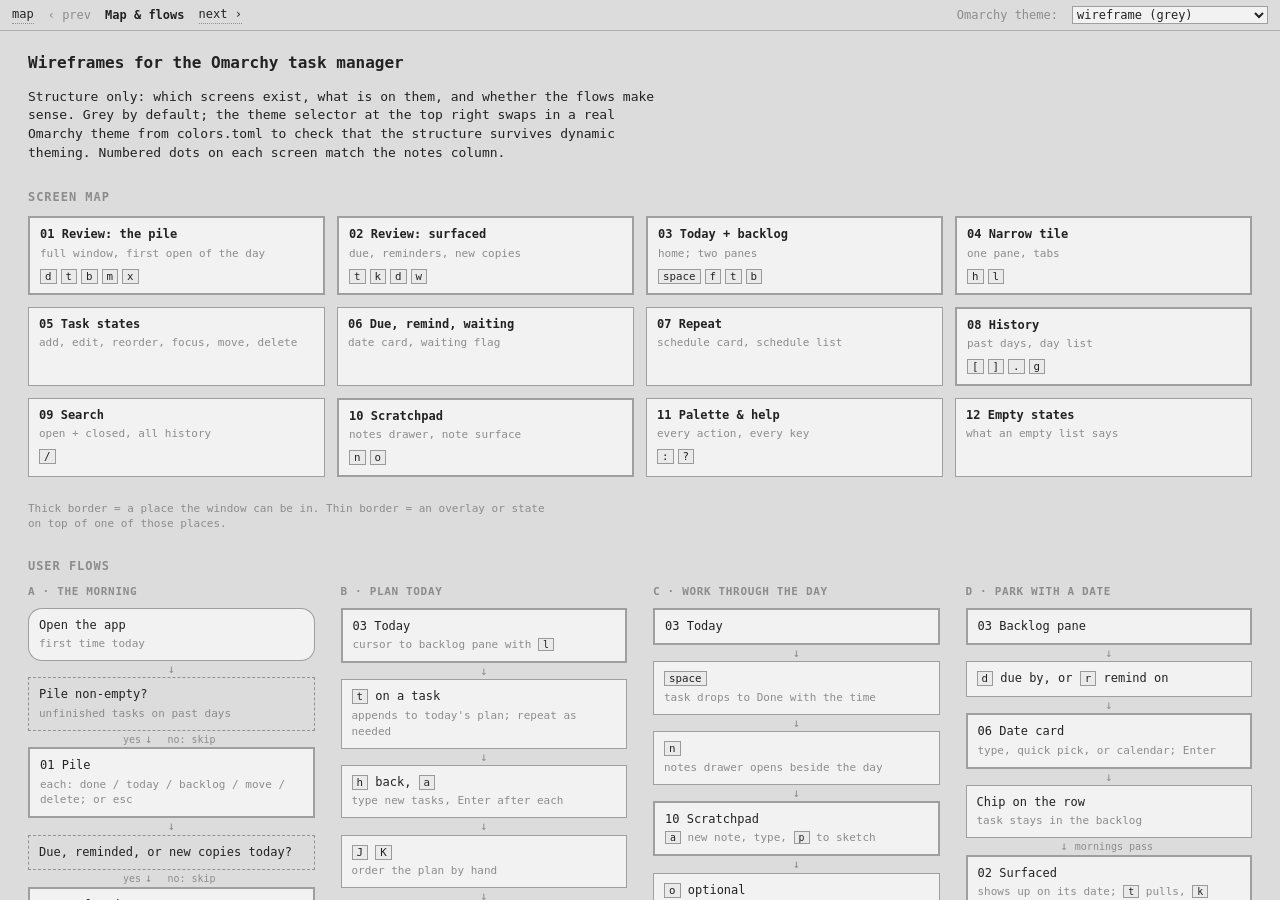
==== wireframes/index.html @ 9b802c95 "Add DESIGN.md and structural wireframes Design principles for the Omarchy task manager and grey wire" ====
<!doctype html>
<html><head><meta charset="utf-8"><title>Wireframes: map & flows</title>
<link rel="stylesheet" href="wf.css"><script src="themes.js"></script><script src="wf.js" defer></script></head>
<body>
<div class="stage">
<div class="desktop" style="overflow:auto">
<div class="doc" style="max-width:none">
  <h1>Wireframes for the Omarchy task manager</h1>
  <p>Structure only: which screens exist, what is on them, and whether the flows make sense. Grey by default; the theme selector at the top right swaps in a real Omarchy theme from <code>colors.toml</code> to check that the structure survives dynamic theming. Numbered dots on each screen match the notes column.</p>

  <h2>Screen map</h2>
  <div class="map">
    <div class="step screen"><a href="01-review.html"><b>01 Review: the pile</b><small>full window, first open of the day</small><div class="keys"><kbd>d</kbd><kbd>t</kbd><kbd>b</kbd><kbd>m</kbd><kbd>x</kbd></div></a></div>
    <div class="step screen"><a href="02-surfaced.html"><b>02 Review: surfaced</b><small>due, reminders, new copies</small><div class="keys"><kbd>t</kbd><kbd>k</kbd><kbd>d</kbd><kbd>w</kbd></div></a></div>
    <div class="step screen"><a href="03-today.html"><b>03 Today + backlog</b><small>home; two panes</small><div class="keys"><kbd>space</kbd><kbd>f</kbd><kbd>t</kbd><kbd>b</kbd></div></a></div>
    <div class="step screen"><a href="04-narrow.html"><b>04 Narrow tile</b><small>one pane, tabs</small><div class="keys"><kbd>h</kbd><kbd>l</kbd></div></a></div>
    <div class="step"><a href="05-task-states.html"><b>05 Task states</b><small>add, edit, reorder, focus, move, delete</small></a></div>
    <div class="step"><a href="06-dates.html"><b>06 Due, remind, waiting</b><small>date card, waiting flag</small></a></div>
    <div class="step"><a href="07-repeat.html"><b>07 Repeat</b><small>schedule card, schedule list</small></a></div>
    <div class="step screen"><a href="08-history.html"><b>08 History</b><small>past days, day list</small><div class="keys"><kbd>[</kbd><kbd>]</kbd><kbd>.</kbd><kbd>g</kbd></div></a></div>
    <div class="step"><a href="09-search.html"><b>09 Search</b><small>open + closed, all history</small><div class="keys"><kbd>/</kbd></div></a></div>
    <div class="step screen"><a href="10-scratchpad.html"><b>10 Scratchpad</b><small>notes drawer, note surface</small><div class="keys"><kbd>n</kbd><kbd>o</kbd></div></a></div>
    <div class="step"><a href="11-palette-help.html"><b>11 Palette &amp; help</b><small>every action, every key</small><div class="keys"><kbd>:</kbd><kbd>?</kbd></div></a></div>
    <div class="step"><a href="12-empty.html"><b>12 Empty states</b><small>what an empty list says</small></a></div>
  </div>
  <p style="font-size:11px;color:var(--muted)">Thick border = a place the window can be in. Thin border = an overlay or state on top of one of those places.</p>

  <h2>User flows</h2>
  <div class="flows">
    <div class="flow-col"><h3>A · The morning</h3>
      <div class="step end">Open the app<small>first time today</small></div>
      <div class="arrow">↓</div>
      <div class="step decision">Pile non-empty?<small>unfinished tasks on past days</small></div>
      <div class="arrow"><small>yes</small>↓ <small style="margin-left:8px">no: skip</small></div>
      <div class="step screen">01 Pile<small>each: done / today / backlog / move / delete; or esc</small></div>
      <div class="arrow">↓</div>
      <div class="step decision">Due, reminded, or new copies today?</div>
      <div class="arrow"><small>yes</small>↓ <small style="margin-left:8px">no: skip</small></div>
      <div class="step screen">02 Surfaced<small>pull to today, keep, re-date, waiting</small></div>
      <div class="arrow">↓</div>
      <div class="step screen">03 Today<small>plan the day</small></div>
      <div class="note">Both "no": straight to 03. Escape from 01 or 02 lands on 03 with the pile intact and the alert count showing.</div>
    </div>
    <div class="flow-col"><h3>B · Plan today</h3>
      <div class="step screen">03 Today<small>cursor to backlog pane with <kbd>l</kbd></small></div>
      <div class="arrow">↓</div>
      <div class="step"><kbd>t</kbd> on a task<small>appends to today's plan; repeat as needed</small></div>
      <div class="arrow">↓</div>
      <div class="step"><kbd>h</kbd> back, <kbd>a</kbd><small>type new tasks, Enter after each</small></div>
      <div class="arrow">↓</div>
      <div class="step"><kbd>J</kbd> <kbd>K</kbd><small>order the plan by hand</small></div>
      <div class="arrow">↓</div>
      <div class="step"><kbd>f</kbd> on one to three<small>they move up to Focus</small></div>
      <div class="arrow">↓</div>
      <div class="step end">Day is planned</div>
    </div>
    <div class="flow-col"><h3>C · Work through the day</h3>
      <div class="step screen">03 Today</div>
      <div class="arrow">↓</div>
      <div class="step"><kbd>space</kbd><small>task drops to Done with the time</small></div>
      <div class="arrow">↓</div>
      <div class="step"><kbd>n</kbd><small>notes drawer opens beside the day</small></div>
      <div class="arrow">↓</div>
      <div class="step screen">10 Scratchpad<small><kbd>a</kbd> new note, type, <kbd>p</kbd> to sketch</small></div>
      <div class="arrow">↓</div>
      <div class="step"><kbd>o</kbd> optional<small>note floats over other windows</small></div>
      <div class="arrow">↓</div>
      <div class="step"><kbd>x</kbd> when used up<small>undo toast, no confirm</small></div>
    </div>
    <div class="flow-col"><h3>D · Park with a date</h3>
      <div class="step screen">03 Backlog pane</div>
      <div class="arrow">↓</div>
      <div class="step"><kbd>d</kbd> due by, or <kbd>r</kbd> remind on</div>
      <div class="arrow">↓</div>
      <div class="step screen">06 Date card<small>type, quick pick, or calendar; Enter</small></div>
      <div class="arrow">↓</div>
      <div class="step">Chip on the row<small>task stays in the backlog</small></div>
      <div class="arrow">↓ <small>mornings pass</small></div>
      <div class="step screen">02 Surfaced<small>shows up on its date; <kbd>t</kbd> pulls, <kbd>k</kbd> keeps</small></div>
    </div>
    <div class="flow-col"><h3>D2 · Wait on someone</h3>
      <div class="step screen">03 Backlog pane</div>
      <div class="arrow">↓</div>
      <div class="step"><kbd>w</kbd><small>row moves under Waiting</small></div>
      <div class="arrow">↓</div>
      <div class="step">Not nagged<small>never in the due group; a reminder still shows, dimmed</small></div>
      <div class="arrow">↓</div>
      <div class="step"><kbd>w</kbd> again<small>back to the ordinary backlog</small></div>
    </div>
    <div class="flow-col"><h3>E · Recurring task</h3>
      <div class="step">Any task, <kbd>R</kbd></div>
      <div class="arrow">↓</div>
      <div class="step screen">07 Repeat card<small>pick a rule, preview next dates, Enter</small></div>
      <div class="arrow">↓</div>
      <div class="step">Each scheduled morning<small>fresh copy at the end of that day's plan</small></div>
      <div class="arrow">↓</div>
      <div class="step">Copy is ordinary<small>close, move, focus; <kbd>e</kbd> asks "this copy / future copies"</small></div>
      <div class="arrow">↓</div>
      <div class="step decision">Not closed that day?</div>
      <div class="arrow"><small>yes</small>↓</div>
      <div class="step screen">01 Pile<small>handled like any task</small></div>
      <div class="note">Rule or title edits: future copies only. Stopping the rule: existing copies stay. All rules are listed at the bottom of the backlog pane.</div>
    </div>
    <div class="flow-col"><h3>F · Look back</h3>
      <div class="step screen">03 Today</div>
      <div class="arrow">↓</div>
      <div class="step"><kbd>[</kbd> repeatedly, or <kbd>g</kbd><small>day pane steps back; backlog pane becomes a day list</small></div>
      <div class="arrow">↓</div>
      <div class="step screen">08 Past day<small>planned, closed with times, open ones marked "on the pile"</small></div>
      <div class="arrow">↓</div>
      <div class="step"><kbd>.</kbd><small>back to today</small></div>
    </div>
    <div class="flow-col"><h3>F2 · Find something closed</h3>
      <div class="step">Anywhere, <kbd>/</kbd></div>
      <div class="arrow">↓</div>
      <div class="step screen">09 Search<small>type; open tasks first, then closed with their day</small></div>
      <div class="arrow">↓</div>
      <div class="step"><kbd>⏎</kbd> jump to that day (08)<small>or <kbd>t</kbd> re-add as a new task on today</small></div>
    </div>
    <div class="flow-col"><h3>G · Half-width tile</h3>
      <div class="step">Window narrower than threshold</div>
      <div class="arrow">↓</div>
      <div class="step screen">04 Tabs<small>Today · Backlog · Notes</small></div>
      <div class="arrow">↓</div>
      <div class="step">Same keys<small><kbd>h</kbd>/<kbd>l</kbd> switch tabs instead of panes; <kbd>t</kbd> still pulls</small></div>
      <div class="arrow">↓</div>
      <div class="step">Widen the tile<small>panes come back, nothing else changes</small></div>
    </div>
  </div>

  <h2>Legend</h2>
  <table>
    <tr><th>Mark</th><th>Meaning</th></tr>
    <tr><td>☐ / ✓</td><td>open / closed task. Focus items have a heavier box and bold title.</td></tr>
    <tr><td>▌ left bar + accent title</td><td>cursor row (keyboard). Only one in the window.</td></tr>
    <tr><td>chip "due 12 Sep" / "due 3 Sep · 2 days over"</td><td>due by; overdue uses the theme's red</td></tr>
    <tr><td>chip "◷ 1 Oct"</td><td>remind on; theme blue</td></tr>
    <tr><td>chip "waiting"</td><td>waiting flag; theme magenta, row dimmed, dashed box</td></tr>
    <tr><td>chip "↻ every Fri"</td><td>copy of a recurring task</td></tr>
    <tr><td>hatched box</td><td>freehand ink (scratchpad), image placeholder</td></tr>
    <tr><td>bottom bar</td><td>hint bar for the focused pane, always visible</td></tr>
  </table>
</div>
</div>
</div>
</body></html>
---- wireframes/wf.css ----
/* Wireframe stylesheet. Structural only: grey boxes by default.
   Tokens are named after Omarchy's colors.toml keys so wf.js can swap a real
   theme in with ?theme=<name>. Nothing below hardcodes a colour outside :root. */

:root {
  /* Omarchy tokens, wireframe greys. All semantic colours collapse to the
     foreground so hierarchy must come from glyphs, weight and placement. */
  --background: #e8e8e8;
  --lighter_background: #f2f2f2;
  --dark_background: #dcdcdc;
  --foreground: #222;
  --bright_foreground: #000;
  --muted: #8c8c8c;
  --accent: #222;
  --selection: #cfcfcf;
  --red: #222; --yellow: #222; --green: #222; --blue: #222; --cyan: #222; --magenta: #222; --orange: #222;

  /* Derived (Omarchy shell.toml conventions: fills as fg alpha) */
  --fill-04: color-mix(in srgb, var(--foreground) 4%, transparent);
  --fill-08: color-mix(in srgb, var(--foreground) 8%, transparent);
  --fill-18: color-mix(in srgb, var(--foreground) 18%, transparent);
  --line-25: color-mix(in srgb, var(--foreground) 25%, transparent);
  --line-40: color-mix(in srgb, var(--foreground) 40%, transparent);
  --scrim: color-mix(in srgb, var(--background) 60%, transparent);

  --font: "JetBrainsMono Nerd Font", "CaskaydiaMono Nerd Font", "JetBrains Mono", ui-monospace, monospace;
  --base: 13px;
  --row: 26px;
  --gap-in: 5px;   /* hyprland gaps_in */
  --gap-out: 10px; /* hyprland gaps_out */
  --border: 2px;   /* hyprland border_size, active = accent */
}

* { box-sizing: border-box; }
html, body { margin: 0; height: 100%; }
body {
  font: var(--base)/1.45 var(--font);
  color: var(--foreground);
  background: var(--dark_background);
  display: flex; flex-direction: column; min-height: 100vh;
}
kbd {
  font: inherit; font-size: 0.9em; padding: 0 4px; border: 1px solid var(--line-40);
  color: var(--foreground); background: var(--fill-04); line-height: 1.3; white-space: nowrap;
}
b { font-weight: 700; }

/* ---------- Wireframe chrome (not part of the product) ---------- */
.wf-nav {
  display: flex; align-items: center; gap: 14px; padding: 6px 12px;
  background: var(--dark_background); border-bottom: 1px solid var(--line-25);
  font-size: 12px; color: var(--muted);
}
.wf-nav a { color: var(--foreground); text-decoration: none; border-bottom: 1px dotted var(--line-40); }
.wf-nav .spacer { flex: 1; }
.wf-nav select { font: inherit; background: var(--lighter_background); color: var(--foreground); border: 1px solid var(--line-40); }
.wf-nav .screen { color: var(--foreground); font-weight: 700; }

.stage { display: flex; flex: 1; min-height: 0; }
.desktop {
  flex: 1; min-width: 0; padding: 0; background: var(--dark_background);
  display: flex; flex-direction: column;
}
/* Annotation column */
.notes {
  width: 330px; flex: none; padding: 14px 16px; border-left: 1px solid var(--line-25);
  background: var(--background); font-size: 12px; overflow: auto;
}
.notes h2 { font-size: 12px; margin: 0 0 8px; text-transform: uppercase; letter-spacing: .06em; color: var(--muted); }
.notes ol { padding-left: 0; margin: 0 0 14px; list-style: none; }
.notes li { position: relative; padding-left: 26px; margin: 0 0 8px; }
.notes li::before { content: counter(note); counter-increment: note; position: absolute; left: 0; top: 0; width: 18px; height: 18px; border-radius: 50%; background: var(--foreground); color: var(--background); font-size: 11px; font-weight: 700; display: inline-flex; align-items: center; justify-content: center; }
.notes ol { counter-reset: note; }
.notes p { margin: 0 0 10px; }
.notes .flow { border: 1px dashed var(--line-40); padding: 8px 10px; margin: 0 0 14px; }
.notes .flow b { display: block; margin-bottom: 4px; }
.callout {
  position: absolute; z-index: 5; width: 18px; height: 18px; border-radius: 50%;
  background: var(--foreground); color: var(--background); font-size: 11px; font-weight: 700; font-style: normal;
  display: inline-flex; align-items: center; justify-content: center; pointer-events: none;
}

/* ---------- Omarchy desktop stand-in ---------- */
.bar {
  height: 26px; flex: none; display: flex; align-items: center; gap: 18px; padding: 0 10px;
  background: var(--background); color: var(--muted); font-size: 12px;
}
.bar .ws { display: flex; gap: 8px; }
.bar .ws span { width: 14px; text-align: center; }
.bar .ws .on { color: var(--foreground); border-bottom: 1px solid var(--foreground); }
.bar .mid { flex: 1; text-align: center; color: var(--foreground); }
.tiles { flex: 1; min-height: 0; display: flex; gap: calc(var(--gap-in) * 2); padding: var(--gap-out); }
.tile {
  flex: 1; min-width: 0; border: var(--border) solid var(--line-25); background: var(--background);
  display: flex; align-items: center; justify-content: center; color: var(--muted);
}
.tile.other { background: repeating-linear-gradient(135deg, var(--background) 0 12px, var(--fill-04) 12px 24px); }

/* ---------- The app window ---------- */
.app {
  flex: 1; min-width: 0; min-height: 0; position: relative;
  display: flex; flex-direction: column;
  background: var(--background); color: var(--foreground);
  border: var(--border) solid var(--accent);
}
.app.inactive { border-color: var(--line-25); }
.app.w-narrow { flex: 0 0 48%; }

/* Top strip: date navigation + indicators */
.strip {
  position: relative; flex: none; height: var(--row); display: flex; align-items: center; gap: 14px;
  padding: 0 12px; border-bottom: 1px solid var(--line-25); font-size: 12px;
}
.strip .date { font-weight: 700; }
.strip .nav { color: var(--muted); }
.strip .spacer { flex: 1; }
.strip .ind { color: var(--muted); }
.strip .ind b { color: var(--foreground); }
.strip .ind.alert b { color: var(--red); }
.strip .ind.alert::before { content: "●"; color: var(--red); margin-right: 5px; font-size: 9px; vertical-align: 1px; }

/* Panes */
.panes { flex: 1; min-height: 0; display: flex; }
.pane { flex: 1; min-width: 0; display: flex; flex-direction: column; border-right: 1px solid var(--line-25); }
.pane:last-child { border-right: 0; }
.pane header {
  position: relative; flex: none; height: var(--row); display: flex; align-items: center; gap: 10px; padding: 0 12px;
  background: var(--fill-04); border-bottom: 1px solid var(--line-25);
  text-transform: uppercase; letter-spacing: .06em; font-size: 11px; color: var(--muted);
}
.pane header .title { color: var(--foreground); font-weight: 700; }
.pane.focus header { border-bottom: 2px solid var(--accent); }
.pane.focus header .title { color: var(--accent); }
.pane header .right { margin-left: auto; text-transform: none; letter-spacing: 0; }
.pane .body { flex: 1; overflow: auto; padding: 4px 0 8px; }

.group {
  position: relative; height: var(--row); display: flex; align-items: center; gap: 8px; padding: 0 12px; margin-top: 6px;
  font-size: 11px; text-transform: uppercase; letter-spacing: .06em; color: var(--muted);
}
.group::after { content: ""; flex: 1; border-top: 1px solid var(--line-25); }
.group .n { color: var(--muted); }
.group:first-child { margin-top: 0; }

.row {
  position: relative; min-height: var(--row); display: flex; align-items: center; gap: 10px;
  padding: 0 12px 0 14px; border-left: 3px solid transparent;
}
.row .chk { flex: none; width: 13px; height: 13px; border: 1px solid var(--line-40); display: inline-block; }
.row .t { flex: 1; min-width: 0; white-space: nowrap; overflow: hidden; text-overflow: ellipsis; }
.row .meta { color: var(--muted); font-size: 11px; white-space: nowrap; display: flex; gap: 8px; align-items: center; }
.row.cursor { background: var(--fill-08); border-left-color: var(--accent); }
.row.cursor .t { color: var(--accent); }
.row.done .chk { background: var(--green); border-color: var(--green); }
.row.done .chk::after { content: "✓"; color: var(--background); font-size: 10px; line-height: 12px; display: block; text-align: center; }
.row.done .t { color: var(--muted); text-decoration: line-through; }
.row.focus-item .t { font-weight: 700; }
.row.focus-item .chk { border-width: 2px; border-color: var(--foreground); }
.row.focus-item .chk::before { content: "★"; font-size: 9px; position: absolute; left: 3px; top: 5px; display: none; }
.row.focus-item::before { content: "▮"; color: var(--accent); font-size: 12px; position: absolute; left: -3px; top: 50%; transform: translateY(-50%); display: none; }
.row.waiting .chk { border-style: dashed; }
.row.waiting .t { color: var(--muted); }
.row.handled .t { color: var(--muted); text-decoration: line-through; }
.row.lifted { outline: 1px dashed var(--accent); outline-offset: -1px; background: var(--fill-04); }
.row.add { color: var(--muted); }
.row.add .plus { flex: none; width: 13px; text-align: center; }
.row.add kbd { margin-left: auto; }
.row.editing { background: var(--fill-04); }
.row .input {
  flex: 1; height: 20px; border: 1px solid var(--line-40); background: var(--lighter_background); padding: 0 6px;
  display: flex; align-items: center; gap: 0;
}
.row .input .caret { width: 1px; height: 14px; background: var(--foreground); margin-left: 1px; }
.row .input .ph { color: var(--muted); }

/* Chips: dates, flags, repeat */
.chip { font-size: 11px; padding: 0 5px; border: 1px solid var(--line-40); color: var(--muted); line-height: 16px; white-space: nowrap; }
.chip.due { border-color: var(--yellow); color: var(--yellow); }
.chip.over { border-color: var(--red); color: var(--red); }
.chip.rem { border-color: var(--blue); color: var(--blue); }
.chip.wait { border-color: var(--magenta); color: var(--magenta); }
.chip.rep { border-color: var(--line-40); }
.chip.ok { border-color: var(--green); color: var(--green); }
.glyph { color: var(--muted); }

/* Hint bar (lazygit-style) */
.hints {
  position: relative; flex: none; min-height: var(--row); display: flex; align-items: center; flex-wrap: wrap; gap: 4px 14px;
  padding: 3px 12px; border-top: 1px solid var(--line-25); font-size: 11px; color: var(--muted);
  background: var(--fill-04);
}
.hints kbd { margin-right: 4px; }
.hints .ctx { color: var(--foreground); font-weight: 700; text-transform: uppercase; letter-spacing: .06em; margin-right: 6px; }
.hints .spacer { flex: 1; }

/* Popups (Omarchy menu card) */
.scrim { position: absolute; inset: 0; background: var(--scrim); z-index: 4; display: flex; align-items: flex-start; justify-content: center; padding-top: 12%; }
.scrim.center { align-items: center; padding-top: 0; }
.card {
  width: 480px; max-width: 92%; background: var(--background); border: var(--border) solid var(--accent);
  box-shadow: none;
}
.card .head { padding: 8px 12px; border-bottom: 1px solid var(--line-25); font-size: 11px; text-transform: uppercase; letter-spacing: .06em; color: var(--muted); display: flex; gap: 10px; }
.card .head b { color: var(--foreground); }
.card .head .right { margin-left: auto; text-transform: none; letter-spacing: 0; }
.card .search { display: flex; align-items: center; gap: 8px; padding: 8px 12px; border-bottom: 1px solid var(--line-25); }
.card .search .input { flex: 1; height: 24px; border: 1px solid var(--line-40); background: var(--lighter_background); padding: 0 6px; display: flex; align-items: center; }
.card .search .input .caret { width: 1px; height: 14px; background: var(--foreground); margin-left: 1px; }
.card .search .input .ph { color: var(--muted); }
.card .list { padding: 4px 0; }
.card .item { min-height: var(--row); display: flex; align-items: center; gap: 10px; padding: 0 12px; border-left: 3px solid transparent; }
.card .item kbd { min-width: 22px; text-align: center; }
.card .item .t { flex: 1; }
.card .item .meta { color: var(--muted); font-size: 11px; }
.card .item.sel { background: var(--fill-08); border-left-color: var(--accent); }
.card .item.sel .t { color: var(--accent); }
.card .foot { padding: 6px 12px; border-top: 1px solid var(--line-25); font-size: 11px; color: var(--muted); display: flex; gap: 14px; }
.card .sect { padding: 6px 12px 2px; font-size: 11px; text-transform: uppercase; letter-spacing: .06em; color: var(--muted); }
.card .body { padding: 10px 12px; }

/* Mini calendar */
.cal { display: grid; grid-template-columns: repeat(7, 28px); gap: 2px; font-size: 11px; margin-top: 8px; }
.cal .h { color: var(--muted); text-align: center; }
.cal .d { height: 24px; display: flex; align-items: center; justify-content: center; border: 1px solid transparent; }
.cal .d.o { color: var(--muted); opacity: .5; }
.cal .d.today { border-color: var(--line-40); }
.cal .d.sel { background: var(--fill-18); border-color: var(--accent); color: var(--accent); font-weight: 700; }
.cal .d.dot::after { content: "·"; position: absolute; margin-top: 14px; }
.cal .d { position: relative; }

/* Review screen */
.review { flex: 1; min-height: 0; display: flex; }
.review .list { flex: 1; min-width: 0; display: flex; flex-direction: column; border-right: 1px solid var(--line-25); }
.review .side { width: 300px; flex: none; display: flex; flex-direction: column; }
.review .row .when { flex: none; width: 96px; color: var(--muted); font-size: 11px; }
.review .row .result { color: var(--muted); font-size: 11px; margin-left: auto; }
.actions { padding: 8px 0; }
.actions .item { display: flex; gap: 10px; align-items: center; min-height: var(--row); padding: 0 12px; }
.actions .item kbd { min-width: 22px; text-align: center; }
.actions .item .d { color: var(--muted); font-size: 11px; margin-left: auto; }
.progress { padding: 8px 12px; border-top: 1px solid var(--line-25); font-size: 11px; color: var(--muted); }
.progress .track { height: 4px; background: var(--fill-08); margin-top: 6px; }
.progress .fill { height: 100%; width: 43%; background: var(--accent); }
.bigbtn { margin: 12px; padding: 6px 12px; border: 1px solid var(--line-40); text-align: center; }
.bigbtn.primary { border-color: var(--accent); color: var(--accent); font-weight: 700; }

/* Scratchpad */
.notes-pane .cards { display: grid; grid-template-columns: repeat(auto-fill, minmax(150px, 1fr)); gap: 10px; padding: 10px 12px; }
.ncard { aspect-ratio: 1 / 1; border: 1px solid var(--line-40); background: var(--lighter_background); padding: 8px; font-size: 11px; position: relative; overflow: hidden; display: flex; flex-direction: column; }
.ncard.cursor { border: 2px solid var(--accent); }
.ncard .txt { flex: none; }
.ncard .draw { flex: 1; margin-top: 6px; background: repeating-linear-gradient(135deg, transparent 0 6px, var(--fill-08) 6px 7px); }
.ncard .x { position: absolute; right: 6px; top: 4px; color: var(--muted); }
.ncard.new { display: flex; align-items: center; justify-content: center; color: var(--muted); border-style: dashed; background: transparent; }
.note-editor { flex: 1; min-height: 0; display: flex; flex-direction: column; }
.note-editor .tools { flex: none; height: var(--row); display: flex; align-items: center; gap: 14px; padding: 0 12px; border-bottom: 1px solid var(--line-25); font-size: 11px; color: var(--muted); }
.note-editor .tools .on { color: var(--accent); font-weight: 700; }
.note-editor .surface { flex: 1; position: relative; background: var(--lighter_background); margin: 8px 12px 12px; border: 1px solid var(--line-40); padding: 12px; }
.note-editor .surface .ink { position: absolute; border: 1px solid var(--line-40); background: repeating-linear-gradient(135deg, transparent 0 6px, var(--fill-08) 6px 7px); }
.note-editor .surface .ink::after { content: "freehand ink"; position: absolute; left: 6px; bottom: 4px; font-size: 10px; color: var(--muted); }

/* Tabs (narrow layout) */
.tabs { flex: none; height: var(--row); display: flex; border-bottom: 1px solid var(--line-25); font-size: 11px; text-transform: uppercase; letter-spacing: .06em; }
.tabs span { padding: 0 14px; display: flex; align-items: center; gap: 6px; color: var(--muted); border-bottom: 2px solid transparent; }
.tabs span.on { color: var(--accent); border-bottom-color: var(--accent); font-weight: 700; }
.tabs span b { color: var(--foreground); }
.tabs .spacer { flex: 1; }

/* Toast (undo) */
.toast { position: absolute; left: 50%; bottom: 40px; transform: translateX(-50%); z-index: 6; background: var(--background); border: 1px solid var(--line-40); padding: 4px 12px; font-size: 12px; display: flex; gap: 12px; align-items: center; }

/* Multi-panel state sheets */
.sheet { display: grid; grid-template-columns: 1fr 1fr; gap: 14px; padding: 14px; overflow: auto; }
.sheet .panel { border: 1px solid var(--line-40); background: var(--background); position: relative; display: flex; flex-direction: column; min-height: 220px; }
.sheet .panel > .lbl { font-size: 11px; text-transform: uppercase; letter-spacing: .06em; color: var(--muted); padding: 6px 10px; border-bottom: 1px dashed var(--line-25); }
.sheet .panel .pane { border-right: 0; }

/* Flow diagrams for index */
.flow-row { display: flex; align-items: stretch; gap: 0; flex-wrap: wrap; margin: 6px 0 18px; }
.step { border: 1px solid var(--line-40); background: var(--lighter_background); padding: 8px 10px; min-width: 130px; max-width: 200px; font-size: 12px; position: relative; }
.step small { display: block; color: var(--muted); font-size: 11px; margin-top: 2px; }
.step.decision { border-style: dashed; background: transparent; }
.step.screen { border-width: 2px; }
.step.end { border-radius: 14px; }
.arrow { display: flex; align-items: center; padding: 0 6px; color: var(--muted); font-size: 12px; white-space: nowrap; }
.arrow small { font-size: 10px; margin-right: 4px; }
.branch { display: flex; flex-direction: column; gap: 6px; }
.branch .flow-row { margin: 0; }
.map { display: grid; grid-template-columns: repeat(4, 1fr); gap: 12px; margin: 10px 0 24px; }
.map .step { max-width: none; }
.map .step a { color: inherit; text-decoration: none; }
.map .step .keys { margin-top: 6px; }
.map .step .keys kbd { margin-right: 4px; }
.doc { padding: 20px 28px; max-width: 1100px; }
.doc h1 { font-size: 16px; margin: 0 0 6px; }
.doc h2 { font-size: 12px; text-transform: uppercase; letter-spacing: .08em; color: var(--muted); margin: 26px 0 8px; }
.doc p { max-width: 80ch; }
.doc table { border-collapse: collapse; font-size: 12px; }
.doc td, .doc th { border: 1px solid var(--line-25); padding: 4px 10px; text-align: left; vertical-align: top; }

/* Positioning contexts so callouts anchor to their nearest block */
.card > *, .actions, .progress, .side, .pane .body, .review .list, .tabs, .note-editor .tools, .note-editor .surface, .notes-pane .cards { position: relative; }
.pane header > * { white-space: nowrap; }
.note-editor .tools > span { white-space: nowrap; }
.scrim.left { justify-content: flex-start; padding-left: 60px; }

/* Vertical flows for the index */
.flows { display: grid; grid-template-columns: repeat(4, 1fr); gap: 22px 26px; margin: 8px 0 26px; }
.flow-col h3 { font-size: 11px; text-transform: uppercase; letter-spacing: .06em; color: var(--muted); margin: 0 0 8px; font-weight: 700; }
.flow-col .step { max-width: none; min-width: 0; }
.flow-col .arrow { display: block; text-align: center; padding: 1px 0; line-height: 1.2; }
.flow-col .arrow small { display: inline-block; margin: 0 4px 0 0; }
.flow-col .note { font-size: 11px; color: var(--muted); margin-top: 8px; }
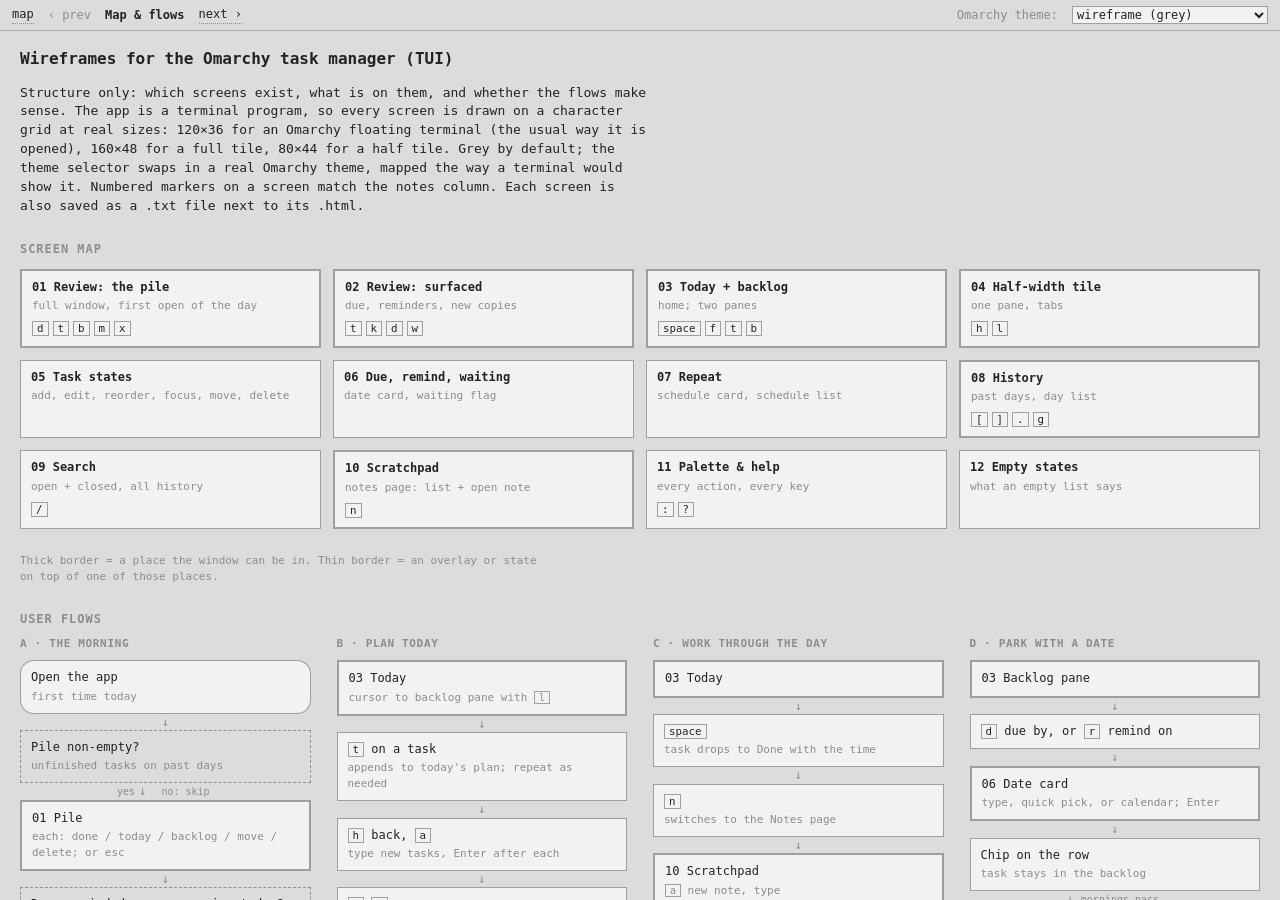
==== commit a09c0bac: "Rebuild as a TUI: character-grid wireframes, revised design The app is a terminal program opened mos" ====
--- a/wireframes/index.html
+++ b/wireframes/index.html
@@ -5,21 +5,21 @@
 <div class="stage">
 <div class="desktop" style="overflow:auto">
 <div class="doc" style="max-width:none">
-  <h1>Wireframes for the Omarchy task manager</h1>
-  <p>Structure only: which screens exist, what is on them, and whether the flows make sense. Grey by default; the theme selector at the top right swaps in a real Omarchy theme from <code>colors.toml</code> to check that the structure survives dynamic theming. Numbered dots on each screen match the notes column.</p>
+  <h1>Wireframes for the Omarchy task manager (TUI)</h1>
+  <p>Structure only: which screens exist, what is on them, and whether the flows make sense. The app is a terminal program, so every screen is drawn on a character grid at real sizes: 120×36 for an Omarchy floating terminal (the usual way it is opened), 160×48 for a full tile, 80×44 for a half tile. Grey by default; the theme selector swaps in a real Omarchy theme, mapped the way a terminal would show it. Numbered markers on a screen match the notes column. Each screen is also saved as a <code>.txt</code> file next to its <code>.html</code>.</p>
 
   <h2>Screen map</h2>
   <div class="map">
     <div class="step screen"><a href="01-review.html"><b>01 Review: the pile</b><small>full window, first open of the day</small><div class="keys"><kbd>d</kbd><kbd>t</kbd><kbd>b</kbd><kbd>m</kbd><kbd>x</kbd></div></a></div>
     <div class="step screen"><a href="02-surfaced.html"><b>02 Review: surfaced</b><small>due, reminders, new copies</small><div class="keys"><kbd>t</kbd><kbd>k</kbd><kbd>d</kbd><kbd>w</kbd></div></a></div>
     <div class="step screen"><a href="03-today.html"><b>03 Today + backlog</b><small>home; two panes</small><div class="keys"><kbd>space</kbd><kbd>f</kbd><kbd>t</kbd><kbd>b</kbd></div></a></div>
-    <div class="step screen"><a href="04-narrow.html"><b>04 Narrow tile</b><small>one pane, tabs</small><div class="keys"><kbd>h</kbd><kbd>l</kbd></div></a></div>
+    <div class="step screen"><a href="04-narrow.html"><b>04 Half-width tile</b><small>one pane, tabs</small><div class="keys"><kbd>h</kbd><kbd>l</kbd></div></a></div>
     <div class="step"><a href="05-task-states.html"><b>05 Task states</b><small>add, edit, reorder, focus, move, delete</small></a></div>
     <div class="step"><a href="06-dates.html"><b>06 Due, remind, waiting</b><small>date card, waiting flag</small></a></div>
     <div class="step"><a href="07-repeat.html"><b>07 Repeat</b><small>schedule card, schedule list</small></a></div>
     <div class="step screen"><a href="08-history.html"><b>08 History</b><small>past days, day list</small><div class="keys"><kbd>[</kbd><kbd>]</kbd><kbd>.</kbd><kbd>g</kbd></div></a></div>
     <div class="step"><a href="09-search.html"><b>09 Search</b><small>open + closed, all history</small><div class="keys"><kbd>/</kbd></div></a></div>
-    <div class="step screen"><a href="10-scratchpad.html"><b>10 Scratchpad</b><small>notes drawer, note surface</small><div class="keys"><kbd>n</kbd><kbd>o</kbd></div></a></div>
+    <div class="step screen"><a href="10-scratchpad.html"><b>10 Scratchpad</b><small>notes page: list + open note</small><div class="keys"><kbd>n</kbd></div></a></div>
     <div class="step"><a href="11-palette-help.html"><b>11 Palette &amp; help</b><small>every action, every key</small><div class="keys"><kbd>:</kbd><kbd>?</kbd></div></a></div>
     <div class="step"><a href="12-empty.html"><b>12 Empty states</b><small>what an empty list says</small></a></div>
   </div>
@@ -59,11 +59,11 @@
       <div class="arrow">↓</div>
       <div class="step"><kbd>space</kbd><small>task drops to Done with the time</small></div>
       <div class="arrow">↓</div>
-      <div class="step"><kbd>n</kbd><small>notes drawer opens beside the day</small></div>
+      <div class="step"><kbd>n</kbd><small>switches to the Notes page</small></div>
       <div class="arrow">↓</div>
-      <div class="step screen">10 Scratchpad<small><kbd>a</kbd> new note, type, <kbd>p</kbd> to sketch</small></div>
+      <div class="step screen">10 Scratchpad<small><kbd>a</kbd> new note, type</small></div>
       <div class="arrow">↓</div>
-      <div class="step"><kbd>o</kbd> optional<small>note floats over other windows</small></div>
+      <div class="step"><kbd>q</kbd> or close the window<small>everything is already saved</small></div>
       <div class="arrow">↓</div>
       <div class="step"><kbd>x</kbd> when used up<small>undo toast, no confirm</small></div>
     </div>
@@ -106,7 +106,7 @@
       <div class="arrow">↓</div>
       <div class="step"><kbd>[</kbd> repeatedly, or <kbd>g</kbd><small>day pane steps back; backlog pane becomes a day list</small></div>
       <div class="arrow">↓</div>
-      <div class="step screen">08 Past day<small>planned, closed with times, open ones marked "on the pile"</small></div>
+      <div class="step screen">08 Past day<small>planned, closed with times, open ones "on the pile", a Moved group pointing at where they went</small></div>
       <div class="arrow">↓</div>
       <div class="step"><kbd>.</kbd><small>back to today</small></div>
     </div>
@@ -117,8 +117,10 @@
       <div class="arrow">↓</div>
       <div class="step"><kbd>⏎</kbd> jump to that day (08)<small>or <kbd>t</kbd> re-add as a new task on today</small></div>
     </div>
-    <div class="flow-col"><h3>G · Half-width tile</h3>
-      <div class="step">Window narrower than threshold</div>
+    <div class="flow-col"><h3>G · Floating or tiled</h3>
+      <div class="step">Keybind opens a floating terminal<small>~120×36, centred; or tile it and it fills</small></div>
+      <div class="arrow">↓</div>
+      <div class="step">Tiled under 100 columns</div>
       <div class="arrow">↓</div>
       <div class="step screen">04 Tabs<small>Today · Backlog · Notes</small></div>
       <div class="arrow">↓</div>
@@ -131,14 +133,15 @@
   <h2>Legend</h2>
   <table>
     <tr><th>Mark</th><th>Meaning</th></tr>
-    <tr><td>☐ / ✓</td><td>open / closed task. Focus items have a heavier box and bold title.</td></tr>
-    <tr><td>▌ left bar + accent title</td><td>cursor row (keyboard). Only one in the window.</td></tr>
-    <tr><td>chip "due 12 Sep" / "due 3 Sep · 2 days over"</td><td>due by; overdue uses the theme's red</td></tr>
-    <tr><td>chip "◷ 1 Oct"</td><td>remind on; theme blue</td></tr>
-    <tr><td>chip "waiting"</td><td>waiting flag; theme magenta, row dimmed, dashed box</td></tr>
-    <tr><td>chip "↻ every Fri"</td><td>copy of a recurring task</td></tr>
-    <tr><td>hatched box</td><td>freehand ink (scratchpad), image placeholder</td></tr>
-    <tr><td>bottom bar</td><td>hint bar for the focused pane, always visible</td></tr>
+    <tr><td>[ ] / [x]</td><td>open / closed task. Focus items are bold.</td></tr>
+    <tr><td>highlighted row</td><td>cursor row, drawn with the terminal's selection colour so chips keep their own colour</td></tr>
+    <tr><td>[due 12 Sep] / [due 3 Sep · 2 days over]</td><td>due by; overdue uses the theme's red</td></tr>
+    <tr><td>[◷ 1 Oct]</td><td>remind on; theme cyan</td></tr>
+    <tr><td>[waiting]</td><td>waiting flag; theme magenta, row dimmed</td></tr>
+    <tr><td>[↻ every Fri]</td><td>copy of a recurring task</td></tr>
+    <tr><td>[→] with "to today" / "to Wed 3 Sep" / "to backlog"</td><td>on a past day, under a Moved group: the task was planned here and later moved; the right side says where it is now</td></tr>
+    <tr><td>─ │ ┌ ┐ box drawing</td><td>pane dividers and popup boxes, dimmed; popup border in accent</td></tr>
+    <tr><td>bottom line</td><td>hint bar for the focused pane, always visible</td></tr>
   </table>
 </div>
 </div>
--- a/wireframes/wf.css
+++ b/wireframes/wf.css
@@ -1,313 +1,75 @@
-/* Wireframe stylesheet. Structural only: grey boxes by default.
-   Tokens are named after Omarchy's colors.toml keys so wf.js can swap a real
-   theme in with ?theme=<name>. Nothing below hardcodes a colour outside :root. */
-
+/* Wireframe stylesheet. Tokens are named after Omarchy's colors.toml keys so
+   wf.js can swap a real theme in with ?theme=<name>. Default is grey. */
 :root {
-  /* Omarchy tokens, wireframe greys. All semantic colours collapse to the
-     foreground so hierarchy must come from glyphs, weight and placement. */
-  --background: #e8e8e8;
-  --lighter_background: #f2f2f2;
-  --dark_background: #dcdcdc;
-  --foreground: #222;
-  --bright_foreground: #000;
-  --muted: #8c8c8c;
-  --accent: #222;
-  --selection: #cfcfcf;
-  --red: #222; --yellow: #222; --green: #222; --blue: #222; --cyan: #222; --magenta: #222; --orange: #222;
-
-  /* Derived (Omarchy shell.toml conventions: fills as fg alpha) */
-  --fill-04: color-mix(in srgb, var(--foreground) 4%, transparent);
-  --fill-08: color-mix(in srgb, var(--foreground) 8%, transparent);
-  --fill-18: color-mix(in srgb, var(--foreground) 18%, transparent);
+  --background: #e8e8e8; --lighter_background: #f2f2f2; --dark_background: #dcdcdc;
+  --foreground: #222; --muted: #8c8c8c; --accent: #222; --selection: #cfcfcf;
+  --red: #222; --yellow: #222; --green: #222; --blue: #222; --cyan: #222; --magenta: #222;
   --line-25: color-mix(in srgb, var(--foreground) 25%, transparent);
   --line-40: color-mix(in srgb, var(--foreground) 40%, transparent);
-  --scrim: color-mix(in srgb, var(--background) 60%, transparent);
-
   --font: "JetBrainsMono Nerd Font", "CaskaydiaMono Nerd Font", "JetBrains Mono", ui-monospace, monospace;
-  --base: 13px;
-  --row: 26px;
-  --gap-in: 5px;   /* hyprland gaps_in */
-  --gap-out: 10px; /* hyprland gaps_out */
-  --border: 2px;   /* hyprland border_size, active = accent */
 }
-
 * { box-sizing: border-box; }
 html, body { margin: 0; height: 100%; }
-body {
-  font: var(--base)/1.45 var(--font);
-  color: var(--foreground);
-  background: var(--dark_background);
-  display: flex; flex-direction: column; min-height: 100vh;
-}
-kbd {
-  font: inherit; font-size: 0.9em; padding: 0 4px; border: 1px solid var(--line-40);
-  color: var(--foreground); background: var(--fill-04); line-height: 1.3; white-space: nowrap;
-}
-b { font-weight: 700; }
+body { font: 13px/1.45 var(--font); color: var(--foreground); background: var(--dark_background); display: flex; flex-direction: column; min-height: 100vh; }
+kbd { font: inherit; font-size: .9em; padding: 0 4px; border: 1px solid var(--line-40); line-height: 1.3; white-space: nowrap; }
+code { font: inherit; }
 
-/* ---------- Wireframe chrome (not part of the product) ---------- */
-.wf-nav {
-  display: flex; align-items: center; gap: 14px; padding: 6px 12px;
-  background: var(--dark_background); border-bottom: 1px solid var(--line-25);
-  font-size: 12px; color: var(--muted);
-}
+/* Wireframe chrome */
+.wf-nav { display: flex; align-items: center; gap: 14px; padding: 6px 12px; border-bottom: 1px solid var(--line-25); font-size: 12px; color: var(--muted); }
 .wf-nav a { color: var(--foreground); text-decoration: none; border-bottom: 1px dotted var(--line-40); }
 .wf-nav .spacer { flex: 1; }
 .wf-nav select { font: inherit; background: var(--lighter_background); color: var(--foreground); border: 1px solid var(--line-40); }
 .wf-nav .screen { color: var(--foreground); font-weight: 700; }
-
 .stage { display: flex; flex: 1; min-height: 0; }
-.desktop {
-  flex: 1; min-width: 0; padding: 0; background: var(--dark_background);
-  display: flex; flex-direction: column;
-}
-/* Annotation column */
-.notes {
-  width: 330px; flex: none; padding: 14px 16px; border-left: 1px solid var(--line-25);
-  background: var(--background); font-size: 12px; overflow: auto;
-}
+.desktop { flex: 1; min-width: 0; padding: 16px 20px; overflow: auto; }
+.notes { width: 330px; flex: none; padding: 14px 16px; border-left: 1px solid var(--line-25); background: var(--background); font-size: 12px; overflow: auto; }
 .notes h2 { font-size: 12px; margin: 0 0 8px; text-transform: uppercase; letter-spacing: .06em; color: var(--muted); }
-.notes ol { padding-left: 0; margin: 0 0 14px; list-style: none; }
+.notes ol { padding: 0; margin: 0 0 14px; list-style: none; counter-reset: note; }
 .notes li { position: relative; padding-left: 26px; margin: 0 0 8px; }
 .notes li::before { content: counter(note); counter-increment: note; position: absolute; left: 0; top: 0; width: 18px; height: 18px; border-radius: 50%; background: var(--foreground); color: var(--background); font-size: 11px; font-weight: 700; display: inline-flex; align-items: center; justify-content: center; }
-.notes ol { counter-reset: note; }
 .notes p { margin: 0 0 10px; }
 .notes .flow { border: 1px dashed var(--line-40); padding: 8px 10px; margin: 0 0 14px; }
 .notes .flow b { display: block; margin-bottom: 4px; }
-.callout {
-  position: absolute; z-index: 5; width: 18px; height: 18px; border-radius: 50%;
-  background: var(--foreground); color: var(--background); font-size: 11px; font-weight: 700; font-style: normal;
-  display: inline-flex; align-items: center; justify-content: center; pointer-events: none;
+
+/* Terminal grid */
+.shot { margin: 0 0 22px; }
+.shot .lbl { font-size: 11px; text-transform: uppercase; letter-spacing: .06em; color: var(--muted); margin: 0 0 6px; }
+pre.tui {
+  margin: 0; padding: 0; font: 13px/1.25 var(--font); background: var(--background); color: var(--foreground);
+  border: 2px solid var(--accent); white-space: pre; overflow: hidden; box-sizing: content-box;
 }
+pre.tui .b { font-weight: 700; }
+pre.tui .d { color: var(--muted); }
+pre.tui .A { color: var(--accent); }
+pre.tui .R { color: var(--red); }
+pre.tui .Y { color: var(--yellow); }
+pre.tui .G { color: var(--green); }
+pre.tui .B { color: var(--blue); }
+pre.tui .C { color: var(--cyan); }
+pre.tui .M { color: var(--magenta); }
+pre.tui .c { background: var(--selection); }
+pre.tui .r { background: var(--foreground); color: var(--background); }
+pre.tui .n { background: var(--foreground); color: var(--background); font-weight: 700; }
+pre.tui .i { background: var(--lighter_background); }
+pre.tui .k { font-weight: 700; color: var(--accent); }
 
-/* ---------- Omarchy desktop stand-in ---------- */
-.bar {
-  height: 26px; flex: none; display: flex; align-items: center; gap: 18px; padding: 0 10px;
-  background: var(--background); color: var(--muted); font-size: 12px;
-}
-.bar .ws { display: flex; gap: 8px; }
-.bar .ws span { width: 14px; text-align: center; }
-.bar .ws .on { color: var(--foreground); border-bottom: 1px solid var(--foreground); }
-.bar .mid { flex: 1; text-align: center; color: var(--foreground); }
-.tiles { flex: 1; min-height: 0; display: flex; gap: calc(var(--gap-in) * 2); padding: var(--gap-out); }
-.tile {
-  flex: 1; min-width: 0; border: var(--border) solid var(--line-25); background: var(--background);
-  display: flex; align-items: center; justify-content: center; color: var(--muted);
-}
-.tile.other { background: repeating-linear-gradient(135deg, var(--background) 0 12px, var(--fill-04) 12px 24px); }
-
-/* ---------- The app window ---------- */
-.app {
-  flex: 1; min-width: 0; min-height: 0; position: relative;
-  display: flex; flex-direction: column;
-  background: var(--background); color: var(--foreground);
-  border: var(--border) solid var(--accent);
-}
-.app.inactive { border-color: var(--line-25); }
-.app.w-narrow { flex: 0 0 48%; }
-
-/* Top strip: date navigation + indicators */
-.strip {
-  position: relative; flex: none; height: var(--row); display: flex; align-items: center; gap: 14px;
-  padding: 0 12px; border-bottom: 1px solid var(--line-25); font-size: 12px;
-}
-.strip .date { font-weight: 700; }
-.strip .nav { color: var(--muted); }
-.strip .spacer { flex: 1; }
-.strip .ind { color: var(--muted); }
-.strip .ind b { color: var(--foreground); }
-.strip .ind.alert b { color: var(--red); }
-.strip .ind.alert::before { content: "●"; color: var(--red); margin-right: 5px; font-size: 9px; vertical-align: 1px; }
-
-/* Panes */
-.panes { flex: 1; min-height: 0; display: flex; }
-.pane { flex: 1; min-width: 0; display: flex; flex-direction: column; border-right: 1px solid var(--line-25); }
-.pane:last-child { border-right: 0; }
-.pane header {
-  position: relative; flex: none; height: var(--row); display: flex; align-items: center; gap: 10px; padding: 0 12px;
-  background: var(--fill-04); border-bottom: 1px solid var(--line-25);
-  text-transform: uppercase; letter-spacing: .06em; font-size: 11px; color: var(--muted);
-}
-.pane header .title { color: var(--foreground); font-weight: 700; }
-.pane.focus header { border-bottom: 2px solid var(--accent); }
-.pane.focus header .title { color: var(--accent); }
-.pane header .right { margin-left: auto; text-transform: none; letter-spacing: 0; }
-.pane .body { flex: 1; overflow: auto; padding: 4px 0 8px; }
-
-.group {
-  position: relative; height: var(--row); display: flex; align-items: center; gap: 8px; padding: 0 12px; margin-top: 6px;
-  font-size: 11px; text-transform: uppercase; letter-spacing: .06em; color: var(--muted);
-}
-.group::after { content: ""; flex: 1; border-top: 1px solid var(--line-25); }
-.group .n { color: var(--muted); }
-.group:first-child { margin-top: 0; }
-
-.row {
-  position: relative; min-height: var(--row); display: flex; align-items: center; gap: 10px;
-  padding: 0 12px 0 14px; border-left: 3px solid transparent;
-}
-.row .chk { flex: none; width: 13px; height: 13px; border: 1px solid var(--line-40); display: inline-block; }
-.row .t { flex: 1; min-width: 0; white-space: nowrap; overflow: hidden; text-overflow: ellipsis; }
-.row .meta { color: var(--muted); font-size: 11px; white-space: nowrap; display: flex; gap: 8px; align-items: center; }
-.row.cursor { background: var(--fill-08); border-left-color: var(--accent); }
-.row.cursor .t { color: var(--accent); }
-.row.done .chk { background: var(--green); border-color: var(--green); }
-.row.done .chk::after { content: "✓"; color: var(--background); font-size: 10px; line-height: 12px; display: block; text-align: center; }
-.row.done .t { color: var(--muted); text-decoration: line-through; }
-.row.focus-item .t { font-weight: 700; }
-.row.focus-item .chk { border-width: 2px; border-color: var(--foreground); }
-.row.focus-item .chk::before { content: "★"; font-size: 9px; position: absolute; left: 3px; top: 5px; display: none; }
-.row.focus-item::before { content: "▮"; color: var(--accent); font-size: 12px; position: absolute; left: -3px; top: 50%; transform: translateY(-50%); display: none; }
-.row.waiting .chk { border-style: dashed; }
-.row.waiting .t { color: var(--muted); }
-.row.handled .t { color: var(--muted); text-decoration: line-through; }
-.row.lifted { outline: 1px dashed var(--accent); outline-offset: -1px; background: var(--fill-04); }
-.row.add { color: var(--muted); }
-.row.add .plus { flex: none; width: 13px; text-align: center; }
-.row.add kbd { margin-left: auto; }
-.row.editing { background: var(--fill-04); }
-.row .input {
-  flex: 1; height: 20px; border: 1px solid var(--line-40); background: var(--lighter_background); padding: 0 6px;
-  display: flex; align-items: center; gap: 0;
-}
-.row .input .caret { width: 1px; height: 14px; background: var(--foreground); margin-left: 1px; }
-.row .input .ph { color: var(--muted); }
-
-/* Chips: dates, flags, repeat */
-.chip { font-size: 11px; padding: 0 5px; border: 1px solid var(--line-40); color: var(--muted); line-height: 16px; white-space: nowrap; }
-.chip.due { border-color: var(--yellow); color: var(--yellow); }
-.chip.over { border-color: var(--red); color: var(--red); }
-.chip.rem { border-color: var(--blue); color: var(--blue); }
-.chip.wait { border-color: var(--magenta); color: var(--magenta); }
-.chip.rep { border-color: var(--line-40); }
-.chip.ok { border-color: var(--green); color: var(--green); }
-.glyph { color: var(--muted); }
-
-/* Hint bar (lazygit-style) */
-.hints {
-  position: relative; flex: none; min-height: var(--row); display: flex; align-items: center; flex-wrap: wrap; gap: 4px 14px;
-  padding: 3px 12px; border-top: 1px solid var(--line-25); font-size: 11px; color: var(--muted);
-  background: var(--fill-04);
-}
-.hints kbd { margin-right: 4px; }
-.hints .ctx { color: var(--foreground); font-weight: 700; text-transform: uppercase; letter-spacing: .06em; margin-right: 6px; }
-.hints .spacer { flex: 1; }
-
-/* Popups (Omarchy menu card) */
-.scrim { position: absolute; inset: 0; background: var(--scrim); z-index: 4; display: flex; align-items: flex-start; justify-content: center; padding-top: 12%; }
-.scrim.center { align-items: center; padding-top: 0; }
-.card {
-  width: 480px; max-width: 92%; background: var(--background); border: var(--border) solid var(--accent);
-  box-shadow: none;
-}
-.card .head { padding: 8px 12px; border-bottom: 1px solid var(--line-25); font-size: 11px; text-transform: uppercase; letter-spacing: .06em; color: var(--muted); display: flex; gap: 10px; }
-.card .head b { color: var(--foreground); }
-.card .head .right { margin-left: auto; text-transform: none; letter-spacing: 0; }
-.card .search { display: flex; align-items: center; gap: 8px; padding: 8px 12px; border-bottom: 1px solid var(--line-25); }
-.card .search .input { flex: 1; height: 24px; border: 1px solid var(--line-40); background: var(--lighter_background); padding: 0 6px; display: flex; align-items: center; }
-.card .search .input .caret { width: 1px; height: 14px; background: var(--foreground); margin-left: 1px; }
-.card .search .input .ph { color: var(--muted); }
-.card .list { padding: 4px 0; }
-.card .item { min-height: var(--row); display: flex; align-items: center; gap: 10px; padding: 0 12px; border-left: 3px solid transparent; }
-.card .item kbd { min-width: 22px; text-align: center; }
-.card .item .t { flex: 1; }
-.card .item .meta { color: var(--muted); font-size: 11px; }
-.card .item.sel { background: var(--fill-08); border-left-color: var(--accent); }
-.card .item.sel .t { color: var(--accent); }
-.card .foot { padding: 6px 12px; border-top: 1px solid var(--line-25); font-size: 11px; color: var(--muted); display: flex; gap: 14px; }
-.card .sect { padding: 6px 12px 2px; font-size: 11px; text-transform: uppercase; letter-spacing: .06em; color: var(--muted); }
-.card .body { padding: 10px 12px; }
-
-/* Mini calendar */
-.cal { display: grid; grid-template-columns: repeat(7, 28px); gap: 2px; font-size: 11px; margin-top: 8px; }
-.cal .h { color: var(--muted); text-align: center; }
-.cal .d { height: 24px; display: flex; align-items: center; justify-content: center; border: 1px solid transparent; }
-.cal .d.o { color: var(--muted); opacity: .5; }
-.cal .d.today { border-color: var(--line-40); }
-.cal .d.sel { background: var(--fill-18); border-color: var(--accent); color: var(--accent); font-weight: 700; }
-.cal .d.dot::after { content: "·"; position: absolute; margin-top: 14px; }
-.cal .d { position: relative; }
-
-/* Review screen */
-.review { flex: 1; min-height: 0; display: flex; }
-.review .list { flex: 1; min-width: 0; display: flex; flex-direction: column; border-right: 1px solid var(--line-25); }
-.review .side { width: 300px; flex: none; display: flex; flex-direction: column; }
-.review .row .when { flex: none; width: 96px; color: var(--muted); font-size: 11px; }
-.review .row .result { color: var(--muted); font-size: 11px; margin-left: auto; }
-.actions { padding: 8px 0; }
-.actions .item { display: flex; gap: 10px; align-items: center; min-height: var(--row); padding: 0 12px; }
-.actions .item kbd { min-width: 22px; text-align: center; }
-.actions .item .d { color: var(--muted); font-size: 11px; margin-left: auto; }
-.progress { padding: 8px 12px; border-top: 1px solid var(--line-25); font-size: 11px; color: var(--muted); }
-.progress .track { height: 4px; background: var(--fill-08); margin-top: 6px; }
-.progress .fill { height: 100%; width: 43%; background: var(--accent); }
-.bigbtn { margin: 12px; padding: 6px 12px; border: 1px solid var(--line-40); text-align: center; }
-.bigbtn.primary { border-color: var(--accent); color: var(--accent); font-weight: 700; }
-
-/* Scratchpad */
-.notes-pane .cards { display: grid; grid-template-columns: repeat(auto-fill, minmax(150px, 1fr)); gap: 10px; padding: 10px 12px; }
-.ncard { aspect-ratio: 1 / 1; border: 1px solid var(--line-40); background: var(--lighter_background); padding: 8px; font-size: 11px; position: relative; overflow: hidden; display: flex; flex-direction: column; }
-.ncard.cursor { border: 2px solid var(--accent); }
-.ncard .txt { flex: none; }
-.ncard .draw { flex: 1; margin-top: 6px; background: repeating-linear-gradient(135deg, transparent 0 6px, var(--fill-08) 6px 7px); }
-.ncard .x { position: absolute; right: 6px; top: 4px; color: var(--muted); }
-.ncard.new { display: flex; align-items: center; justify-content: center; color: var(--muted); border-style: dashed; background: transparent; }
-.note-editor { flex: 1; min-height: 0; display: flex; flex-direction: column; }
-.note-editor .tools { flex: none; height: var(--row); display: flex; align-items: center; gap: 14px; padding: 0 12px; border-bottom: 1px solid var(--line-25); font-size: 11px; color: var(--muted); }
-.note-editor .tools .on { color: var(--accent); font-weight: 700; }
-.note-editor .surface { flex: 1; position: relative; background: var(--lighter_background); margin: 8px 12px 12px; border: 1px solid var(--line-40); padding: 12px; }
-.note-editor .surface .ink { position: absolute; border: 1px solid var(--line-40); background: repeating-linear-gradient(135deg, transparent 0 6px, var(--fill-08) 6px 7px); }
-.note-editor .surface .ink::after { content: "freehand ink"; position: absolute; left: 6px; bottom: 4px; font-size: 10px; color: var(--muted); }
-
-/* Tabs (narrow layout) */
-.tabs { flex: none; height: var(--row); display: flex; border-bottom: 1px solid var(--line-25); font-size: 11px; text-transform: uppercase; letter-spacing: .06em; }
-.tabs span { padding: 0 14px; display: flex; align-items: center; gap: 6px; color: var(--muted); border-bottom: 2px solid transparent; }
-.tabs span.on { color: var(--accent); border-bottom-color: var(--accent); font-weight: 700; }
-.tabs span b { color: var(--foreground); }
-.tabs .spacer { flex: 1; }
-
-/* Toast (undo) */
-.toast { position: absolute; left: 50%; bottom: 40px; transform: translateX(-50%); z-index: 6; background: var(--background); border: 1px solid var(--line-40); padding: 4px 12px; font-size: 12px; display: flex; gap: 12px; align-items: center; }
-
-/* Multi-panel state sheets */
-.sheet { display: grid; grid-template-columns: 1fr 1fr; gap: 14px; padding: 14px; overflow: auto; }
-.sheet .panel { border: 1px solid var(--line-40); background: var(--background); position: relative; display: flex; flex-direction: column; min-height: 220px; }
-.sheet .panel > .lbl { font-size: 11px; text-transform: uppercase; letter-spacing: .06em; color: var(--muted); padding: 6px 10px; border-bottom: 1px dashed var(--line-25); }
-.sheet .panel .pane { border-right: 0; }
-
-/* Flow diagrams for index */
-.flow-row { display: flex; align-items: stretch; gap: 0; flex-wrap: wrap; margin: 6px 0 18px; }
-.step { border: 1px solid var(--line-40); background: var(--lighter_background); padding: 8px 10px; min-width: 130px; max-width: 200px; font-size: 12px; position: relative; }
-.step small { display: block; color: var(--muted); font-size: 11px; margin-top: 2px; }
-.step.decision { border-style: dashed; background: transparent; }
-.step.screen { border-width: 2px; }
-.step.end { border-radius: 14px; }
-.arrow { display: flex; align-items: center; padding: 0 6px; color: var(--muted); font-size: 12px; white-space: nowrap; }
-.arrow small { font-size: 10px; margin-right: 4px; }
-.branch { display: flex; flex-direction: column; gap: 6px; }
-.branch .flow-row { margin: 0; }
-.map { display: grid; grid-template-columns: repeat(4, 1fr); gap: 12px; margin: 10px 0 24px; }
-.map .step { max-width: none; }
-.map .step a { color: inherit; text-decoration: none; }
-.map .step .keys { margin-top: 6px; }
-.map .step .keys kbd { margin-right: 4px; }
-.doc { padding: 20px 28px; max-width: 1100px; }
+/* Index: map and flows */
 .doc h1 { font-size: 16px; margin: 0 0 6px; }
 .doc h2 { font-size: 12px; text-transform: uppercase; letter-spacing: .08em; color: var(--muted); margin: 26px 0 8px; }
 .doc p { max-width: 80ch; }
 .doc table { border-collapse: collapse; font-size: 12px; }
 .doc td, .doc th { border: 1px solid var(--line-25); padding: 4px 10px; text-align: left; vertical-align: top; }
-
-/* Positioning contexts so callouts anchor to their nearest block */
-.card > *, .actions, .progress, .side, .pane .body, .review .list, .tabs, .note-editor .tools, .note-editor .surface, .notes-pane .cards { position: relative; }
-.pane header > * { white-space: nowrap; }
-.note-editor .tools > span { white-space: nowrap; }
-.scrim.left { justify-content: flex-start; padding-left: 60px; }
-
-/* Vertical flows for the index */
+.map { display: grid; grid-template-columns: repeat(4, 1fr); gap: 12px; margin: 10px 0 24px; }
+.step { border: 1px solid var(--line-40); background: var(--lighter_background); padding: 8px 10px; font-size: 12px; position: relative; }
+.step small { display: block; color: var(--muted); font-size: 11px; margin-top: 2px; }
+.step.decision { border-style: dashed; background: transparent; }
+.step.screen { border-width: 2px; }
+.step.end { border-radius: 14px; }
+.step a { color: inherit; text-decoration: none; }
+.step .keys { margin-top: 6px; }
+.step .keys kbd { margin-right: 4px; }
 .flows { display: grid; grid-template-columns: repeat(4, 1fr); gap: 22px 26px; margin: 8px 0 26px; }
 .flow-col h3 { font-size: 11px; text-transform: uppercase; letter-spacing: .06em; color: var(--muted); margin: 0 0 8px; font-weight: 700; }
-.flow-col .step { max-width: none; min-width: 0; }
-.flow-col .arrow { display: block; text-align: center; padding: 1px 0; line-height: 1.2; }
-.flow-col .arrow small { display: inline-block; margin: 0 4px 0 0; }
+.flow-col .arrow { display: block; text-align: center; padding: 1px 0; line-height: 1.2; color: var(--muted); font-size: 12px; }
+.flow-col .arrow small { display: inline-block; margin: 0 4px 0 0; font-size: 10px; }
 .flow-col .note { font-size: 11px; color: var(--muted); margin-top: 8px; }
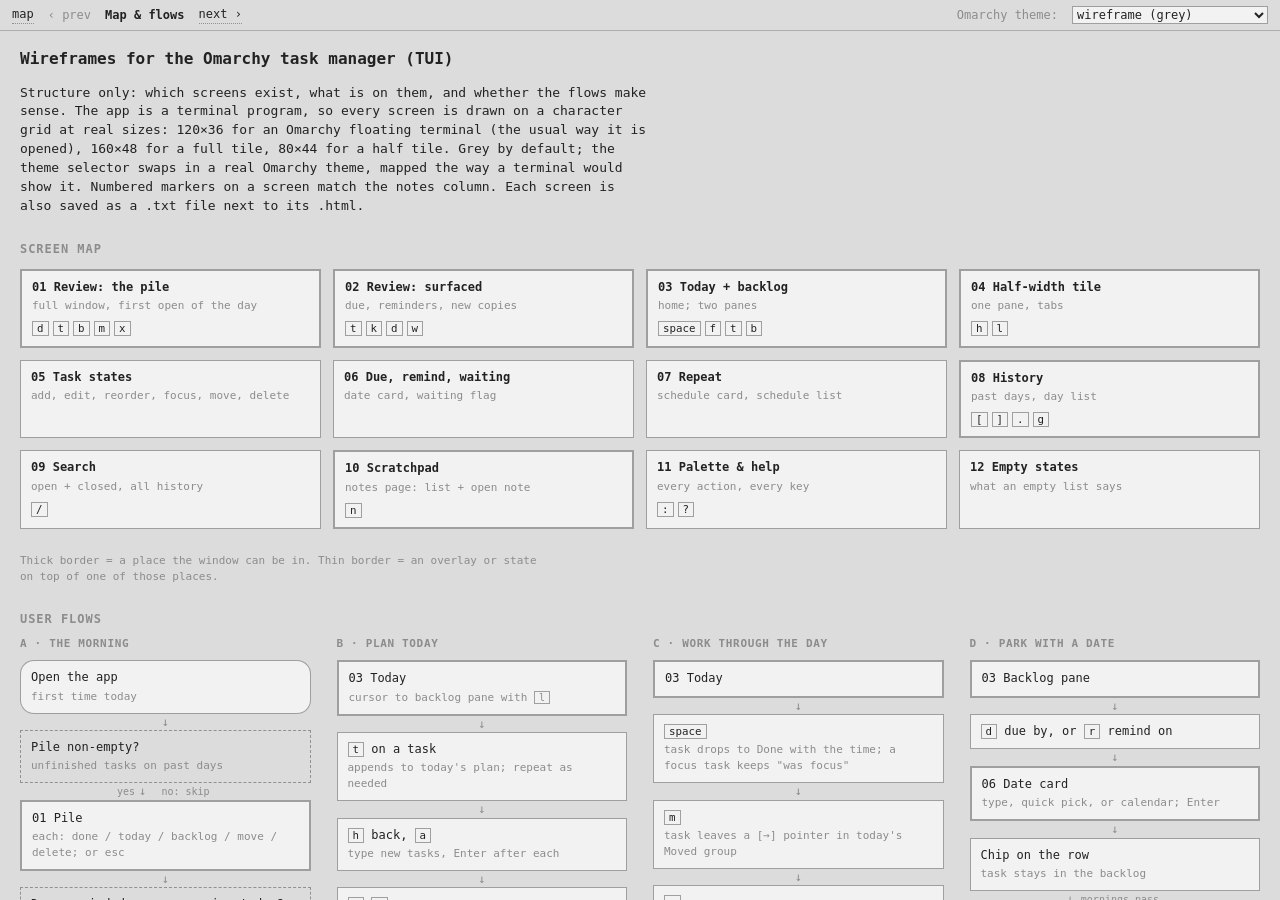
==== commit 5d657c2f: "Lay out every day the same way, today or not The Today wireframe dropped closed tasks into a Done gr" ====
--- a/wireframes/index.html
+++ b/wireframes/index.html
@@ -57,7 +57,9 @@
     <div class="flow-col"><h3>C · Work through the day</h3>
       <div class="step screen">03 Today</div>
       <div class="arrow">↓</div>
-      <div class="step"><kbd>space</kbd><small>task drops to Done with the time</small></div>
+      <div class="step"><kbd>space</kbd><small>task drops to Done with the time; a focus task keeps "was focus"</small></div>
+      <div class="arrow">↓</div>
+      <div class="step"><kbd>m</kbd><small>task leaves a [→] pointer in today's Moved group</small></div>
       <div class="arrow">↓</div>
       <div class="step"><kbd>n</kbd><small>switches to the Notes page</small></div>
       <div class="arrow">↓</div>
@@ -106,7 +108,7 @@
       <div class="arrow">↓</div>
       <div class="step"><kbd>[</kbd> repeatedly, or <kbd>g</kbd><small>day pane steps back; backlog pane becomes a day list</small></div>
       <div class="arrow">↓</div>
-      <div class="step screen">08 Past day<small>planned, closed with times, open ones "on the pile", a Moved group pointing at where they went</small></div>
+      <div class="step screen">08 Past day<small>the same groups as today: open ones "on the pile", Done with times, Moved pointing at where they went</small></div>
       <div class="arrow">↓</div>
       <div class="step"><kbd>.</kbd><small>back to today</small></div>
     </div>
@@ -139,7 +141,8 @@
     <tr><td>[◷ 1 Oct]</td><td>remind on; theme cyan</td></tr>
     <tr><td>[waiting]</td><td>waiting flag; theme magenta, row dimmed</td></tr>
     <tr><td>[↻ every Fri]</td><td>copy of a recurring task</td></tr>
-    <tr><td>[→] with "to today" / "to Wed 3 Sep" / "to backlog"</td><td>on a past day, under a Moved group: the task was planned here and later moved; the right side says where it is now</td></tr>
+    <tr><td>[→] with "to today" / "to Wed 3 Sep" / "to backlog"</td><td>under a day's Moved group: the task was planned here and later moved; the right side says where it is now</td></tr>
+    <tr><td>was focus</td><td>on a closed row: the task was in Focus when it was closed</td></tr>
     <tr><td>─ │ ┌ ┐ box drawing</td><td>pane dividers and popup boxes, dimmed; popup border in accent</td></tr>
     <tr><td>bottom line</td><td>hint bar for the focused pane, always visible</td></tr>
   </table>
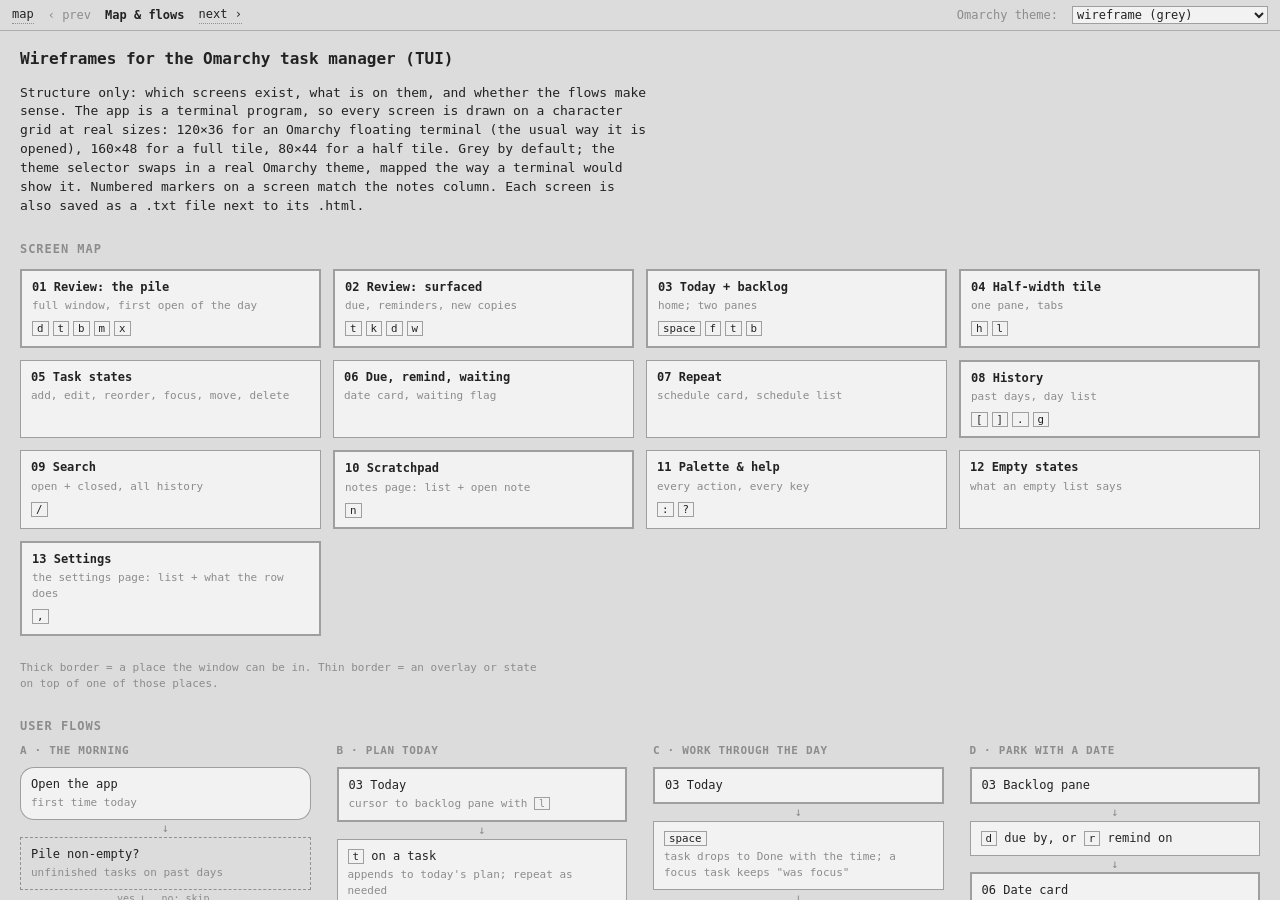
==== commit 7a2ddd28: "Draw the settings page as a wireframe Screen 13 at 120x36: the list of settings in its five groups, " ====
--- a/wireframes/index.html
+++ b/wireframes/index.html
@@ -22,6 +22,7 @@
     <div class="step screen"><a href="10-scratchpad.html"><b>10 Scratchpad</b><small>notes page: list + open note</small><div class="keys"><kbd>n</kbd></div></a></div>
     <div class="step"><a href="11-palette-help.html"><b>11 Palette &amp; help</b><small>every action, every key</small><div class="keys"><kbd>:</kbd><kbd>?</kbd></div></a></div>
     <div class="step"><a href="12-empty.html"><b>12 Empty states</b><small>what an empty list says</small></a></div>
+    <div class="step screen"><a href="13-settings.html"><b>13 Settings</b><small>the settings page: list + what the row does</small><div class="keys"><kbd>,</kbd></div></a></div>
   </div>
   <p style="font-size:11px;color:var(--muted)">Thick border = a place the window can be in. Thin border = an overlay or state on top of one of those places.</p>
 
@@ -117,7 +118,7 @@
       <div class="arrow">↓</div>
       <div class="step screen">09 Search<small>type; open tasks first, then closed with their day</small></div>
       <div class="arrow">↓</div>
-      <div class="step"><kbd>⏎</kbd> jump to that day (08)<small>or <kbd>t</kbd> re-add as a new task on today</small></div>
+      <div class="step"><kbd>⏎</kbd> jump to that day (08)<small>or <kbd>alt-t</kbd> re-add as a new task on today</small></div>
     </div>
     <div class="flow-col"><h3>G · Floating or tiled</h3>
       <div class="step">Keybind opens a floating terminal<small>~120×36, centred; or tile it and it fills</small></div>
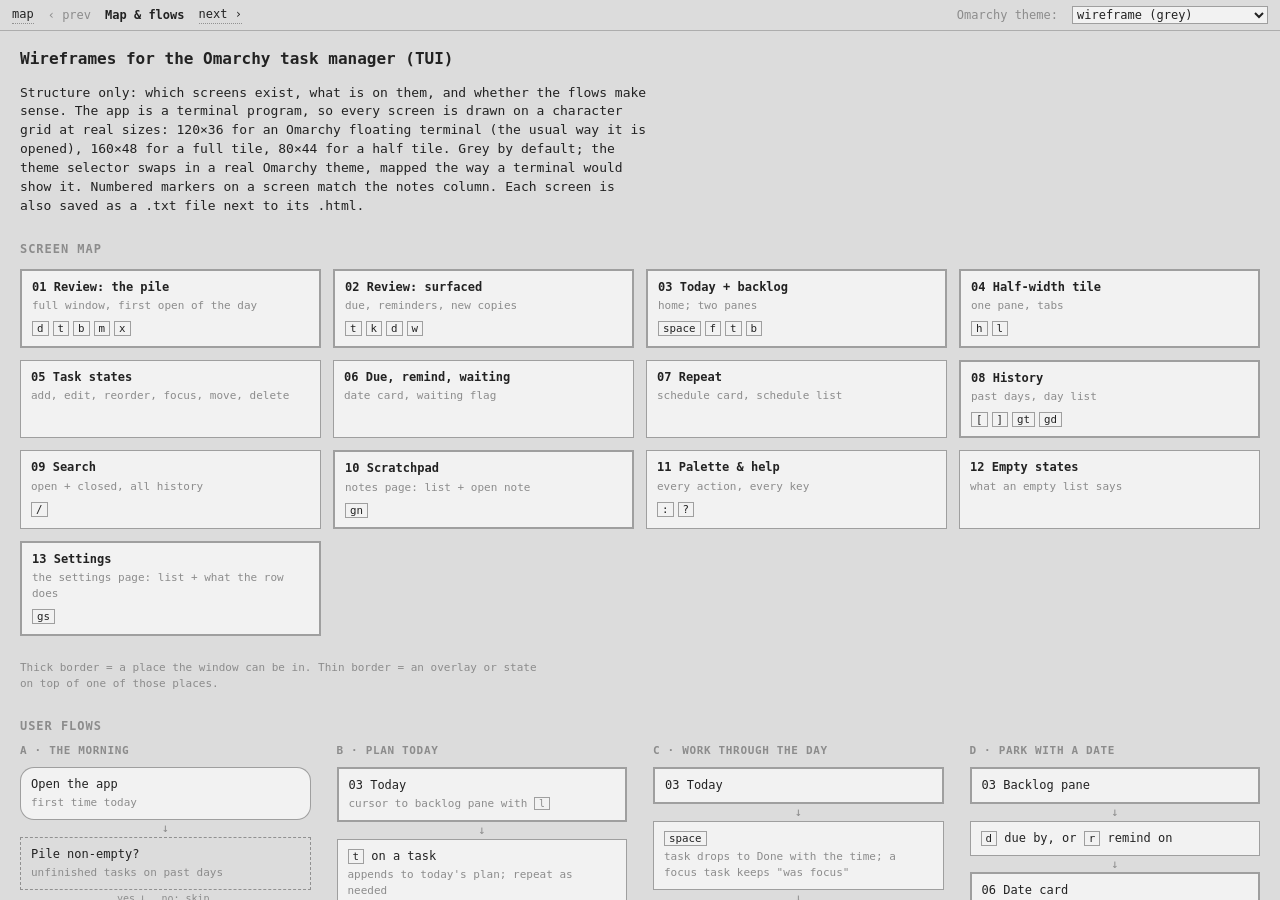
==== commit dd3c5caf: "Go everywhere with g, the one key for places g is a leader. On its own it does nothing; the key afte" ====
--- a/wireframes/index.html
+++ b/wireframes/index.html
@@ -17,12 +17,12 @@
     <div class="step"><a href="05-task-states.html"><b>05 Task states</b><small>add, edit, reorder, focus, move, delete</small></a></div>
     <div class="step"><a href="06-dates.html"><b>06 Due, remind, waiting</b><small>date card, waiting flag</small></a></div>
     <div class="step"><a href="07-repeat.html"><b>07 Repeat</b><small>schedule card, schedule list</small></a></div>
-    <div class="step screen"><a href="08-history.html"><b>08 History</b><small>past days, day list</small><div class="keys"><kbd>[</kbd><kbd>]</kbd><kbd>.</kbd><kbd>g</kbd></div></a></div>
+    <div class="step screen"><a href="08-history.html"><b>08 History</b><small>past days, day list</small><div class="keys"><kbd>[</kbd><kbd>]</kbd><kbd>gt</kbd><kbd>gd</kbd></div></a></div>
     <div class="step"><a href="09-search.html"><b>09 Search</b><small>open + closed, all history</small><div class="keys"><kbd>/</kbd></div></a></div>
-    <div class="step screen"><a href="10-scratchpad.html"><b>10 Scratchpad</b><small>notes page: list + open note</small><div class="keys"><kbd>n</kbd></div></a></div>
+    <div class="step screen"><a href="10-scratchpad.html"><b>10 Scratchpad</b><small>notes page: list + open note</small><div class="keys"><kbd>gn</kbd></div></a></div>
     <div class="step"><a href="11-palette-help.html"><b>11 Palette &amp; help</b><small>every action, every key</small><div class="keys"><kbd>:</kbd><kbd>?</kbd></div></a></div>
     <div class="step"><a href="12-empty.html"><b>12 Empty states</b><small>what an empty list says</small></a></div>
-    <div class="step screen"><a href="13-settings.html"><b>13 Settings</b><small>the settings page: list + what the row does</small><div class="keys"><kbd>,</kbd></div></a></div>
+    <div class="step screen"><a href="13-settings.html"><b>13 Settings</b><small>the settings page: list + what the row does</small><div class="keys"><kbd>gs</kbd></div></a></div>
   </div>
   <p style="font-size:11px;color:var(--muted)">Thick border = a place the window can be in. Thin border = an overlay or state on top of one of those places.</p>
 
@@ -62,7 +62,7 @@
       <div class="arrow">↓</div>
       <div class="step"><kbd>m</kbd><small>task leaves a [→] pointer in today's Moved group</small></div>
       <div class="arrow">↓</div>
-      <div class="step"><kbd>n</kbd><small>switches to the Notes page</small></div>
+      <div class="step"><kbd>gn</kbd><small>switches to the Notes page</small></div>
       <div class="arrow">↓</div>
       <div class="step screen">10 Scratchpad<small><kbd>a</kbd> new note, type</small></div>
       <div class="arrow">↓</div>
@@ -107,11 +107,11 @@
     <div class="flow-col"><h3>F · Look back</h3>
       <div class="step screen">03 Today</div>
       <div class="arrow">↓</div>
-      <div class="step"><kbd>[</kbd> repeatedly, or <kbd>g</kbd><small>day pane steps back; backlog pane becomes a day list</small></div>
+      <div class="step"><kbd>[</kbd> repeatedly, or <kbd>gd</kbd><small>day pane steps back; backlog pane becomes a day list</small></div>
       <div class="arrow">↓</div>
       <div class="step screen">08 Past day<small>the same groups as today: open ones "on the pile", Done with times, Moved pointing at where they went</small></div>
       <div class="arrow">↓</div>
-      <div class="step"><kbd>.</kbd><small>back to today</small></div>
+      <div class="step"><kbd>gt</kbd><small>back to today</small></div>
     </div>
     <div class="flow-col"><h3>F2 · Find something closed</h3>
       <div class="step">Anywhere, <kbd>/</kbd></div>
